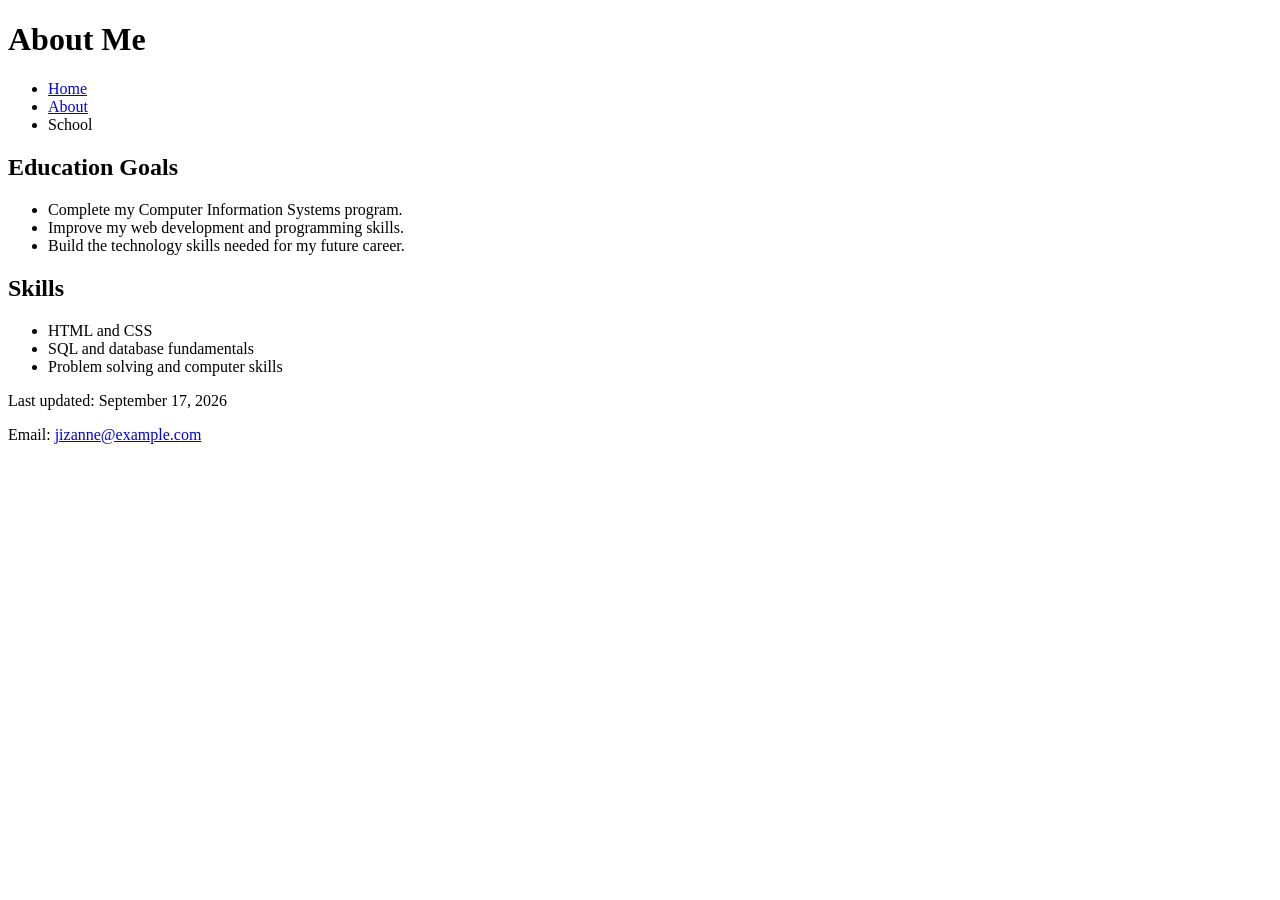
==== about.html @ cabb0ce9 "Add files via upload" ====
<!DOCTYPE html>
<html lang="en">

<head>
    <meta charset="UTF-8">
    <meta name="description" content="About Jizanne Arnold">
    <meta name="author" content="Jizanne Arnold">
    <meta name="viewport" content="width=device-width, initial-scale=1.0">
    <title>Jizanne Arnold - About</title>
</head>

<body>

    <header>
        <h1>About Me</h1>
    </header>

    <nav>
        <ul>
            <li><a href="index.html">Home</a></li>
            <li><a href="about.html">About</a></li>
            <li>School</li>
        </ul>
    </nav>

    <h2>Education Goals</h2>

    <ul>
        <li>Complete my Computer Information Systems program.</li>
        <li>Improve my web development and programming skills.</li>
        <li>Build the technology skills needed for my future career.</li>
    </ul>

    <h2>Skills</h2>

    <ul>
        <li>HTML and CSS</li>
        <li>SQL and database fundamentals</li>
        <li>Problem solving and computer skills</li>
    </ul>

    <footer>
        <p>Last updated: September 17, 2026</p>
        <p>Email: <a href="mailto:jizanne@example.com">jizanne@example.com</a></p>
    </footer>

</body>

</html>
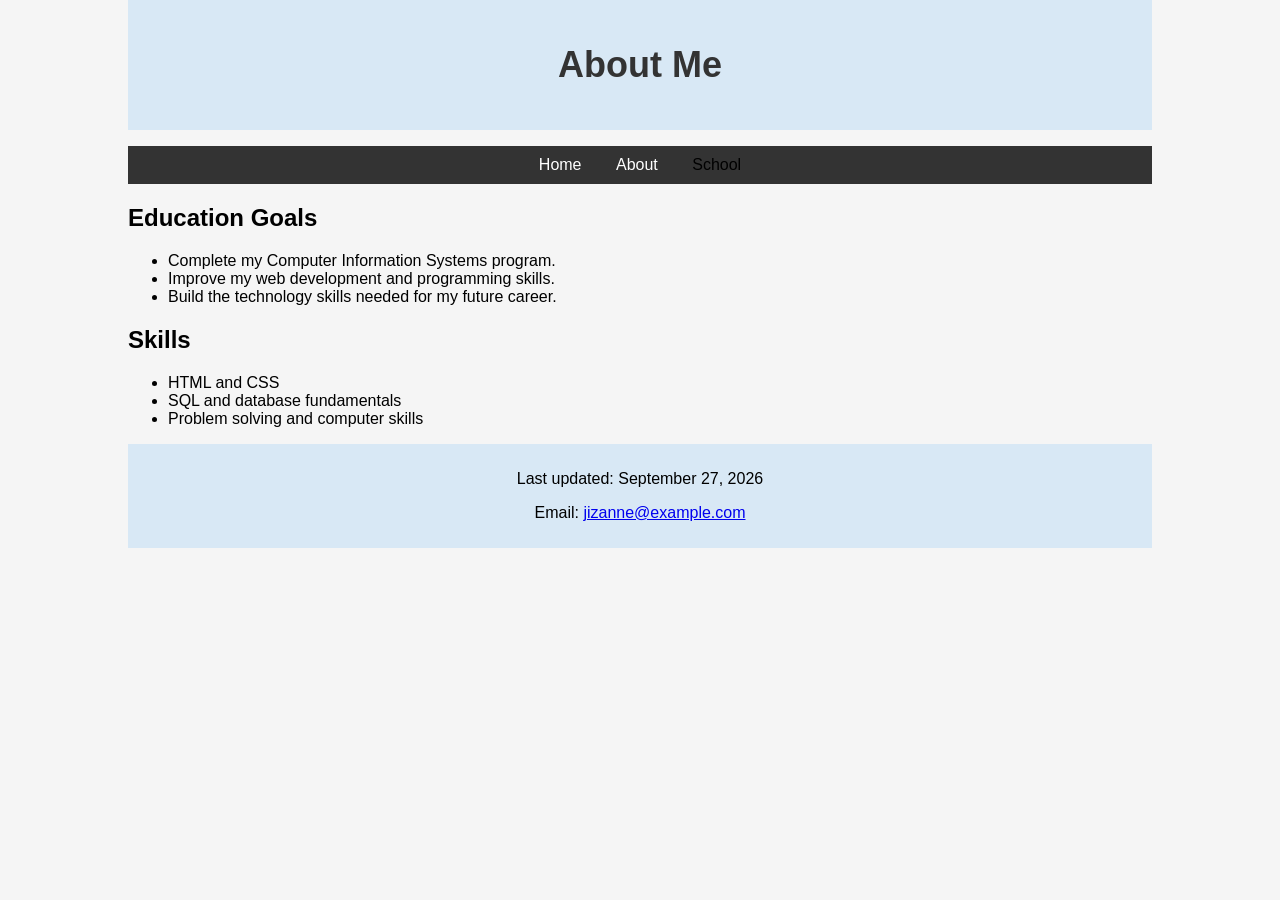
==== commit 709472ca: "Add files via upload" ====
--- a/about.html
+++ b/about.html
@@ -7,6 +7,8 @@
     <meta name="author" content="Jizanne Arnold">
     <meta name="viewport" content="width=device-width, initial-scale=1.0">
     <title>Jizanne Arnold - About</title>
+
+    <link rel="stylesheet" href="styles.css">
 </head>
 
 <body>
@@ -23,6 +25,7 @@
         </ul>
     </nav>
 
+</section>
     <h2>Education Goals</h2>
 
     <ul>
@@ -30,7 +33,9 @@
         <li>Improve my web development and programming skills.</li>
         <li>Build the technology skills needed for my future career.</li>
     </ul>
+</section>
 
+</section>
     <h2>Skills</h2>
 
     <ul>
@@ -38,9 +43,10 @@
         <li>SQL and database fundamentals</li>
         <li>Problem solving and computer skills</li>
     </ul>
+</section>
 
     <footer>
-        <p>Last updated: September 17, 2026</p>
+        <p>Last updated: September 27, 2026</p>
         <p>Email: <a href="mailto:jizanne@example.com">jizanne@example.com</a></p>
     </footer>
 
--- a/styles.css
+++ b/styles.css
@@ -0,0 +1,51 @@
+
+body {
+    font-family: Arial, Helvetica, sans-serif;
+    width: 80%;
+    margin: auto;
+    background-color: #f5f5f5;
+}
+
+header {
+    background-color: #d8e8f5;
+    padding: 20px;
+    text-align: center;
+}
+
+h1 {
+    color: #333333;
+    font-size: 36px;
+}
+
+nav ul {
+    list-style-type: none;
+    text-align: center;
+    padding: 10px;
+    background-color: #333333;
+}
+
+nav li {
+    display: inline;
+    margin: 15px;
+}
+
+nav a {
+    color: white;
+    text-decoration: none;
+}
+
+nav a:hover {
+    text-decoration: underline;
+}
+
+section {
+    background-color: white;
+    padding: 20px;
+    margin: 15px 0;
+}
+
+footer {
+    background-color: #d8e8f5;
+    text-align: center;
+    padding: 10px;
+}
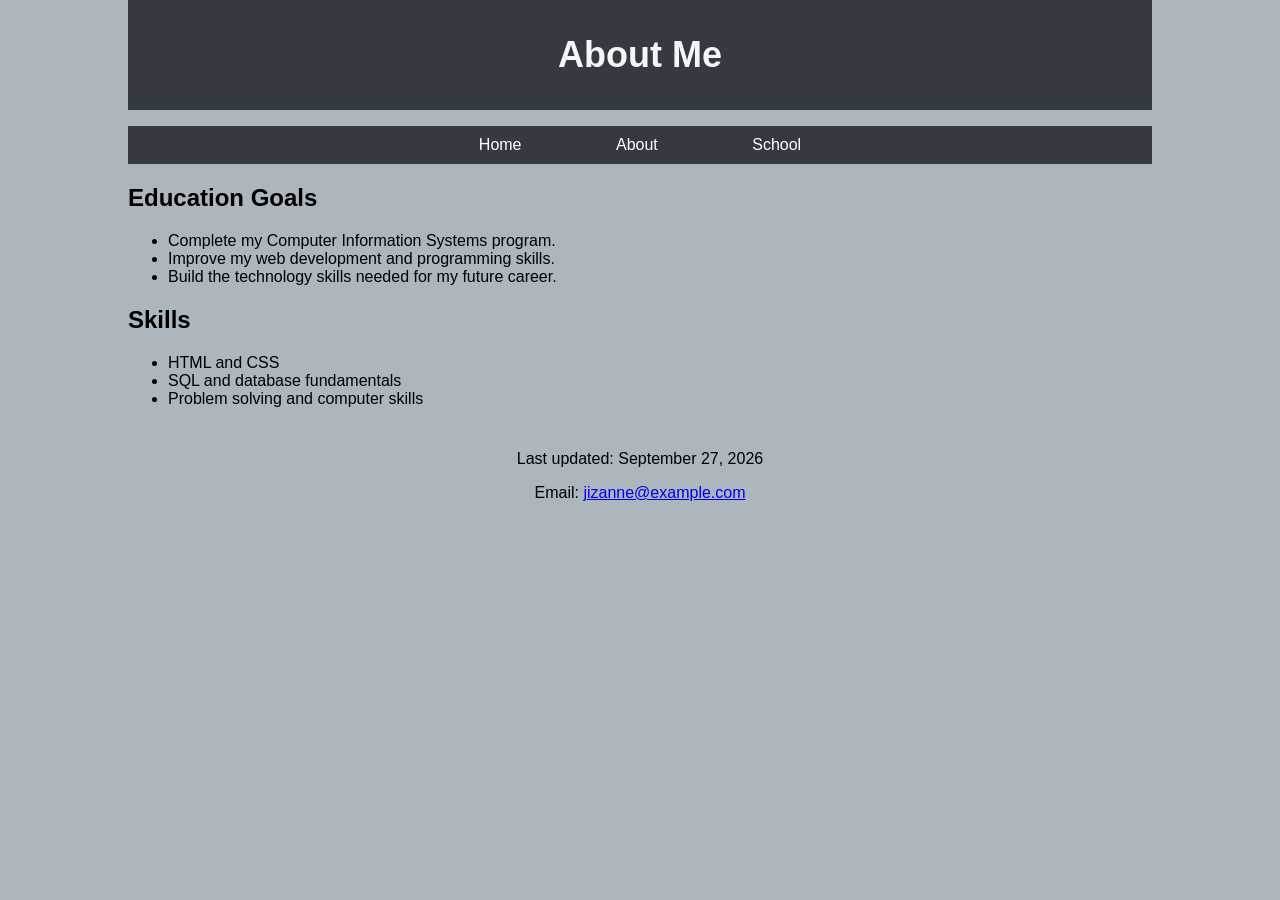
==== commit d5927643: "Add files via upload" ====
--- a/about.html
+++ b/about.html
@@ -21,7 +21,7 @@
         <ul>
             <li><a href="index.html">Home</a></li>
             <li><a href="about.html">About</a></li>
-            <li>School</li>
+            <li><a href="school.html">School</a></li>
         </ul>
     </nav>
 
--- a/styles.css
+++ b/styles.css
@@ -1,19 +1,20 @@
 
 body {
     font-family: Arial, Helvetica, sans-serif;
-    width: 80%;
+    background-color: #adb5bd;
+    max-width: 80%;
     margin: auto;
-    background-color: #f5f5f5;
 }
 
 header {
-    background-color: #d8e8f5;
-    padding: 20px;
+    background-color: #343a40;
+    padding: 10px;
     text-align: center;
+
 }
 
 h1 {
-    color: #333333;
+    color: #f5f5f7;
     font-size: 36px;
 }
 
@@ -21,7 +22,7 @@
     list-style-type: none;
     text-align: center;
     padding: 10px;
-    background-color: #333333;
+    background-color: #343a40;
 }
 
 nav li {
@@ -31,21 +32,42 @@
 
 nav a {
     color: white;
+    padding: 10px 30px;
     text-decoration: none;
 }
 
 nav a:hover {
     text-decoration: underline;
+    background-color: lightgray;
 }
 
 section {
-    background-color: white;
+    background-color: #adb5bd;
     padding: 20px;
     margin: 15px 0;
 }
 
+main {
+    width: 65%;
+    float: left;
+    padding: 2%;
+    box-sizing: border-box;
+}
+
+aside {
+    width: 35%;
+    float: right;
+    padding: 2%;
+    box-sizing: border-box;
+}
 footer {
-    background-color: #d8e8f5;
+    background-color: #adb5bd;
     text-align: center;
     padding: 10px;
+    clear: both;
+    padding: 10px;
+}
+img {
+    max-width: 100%;
+    height: auto;
 }
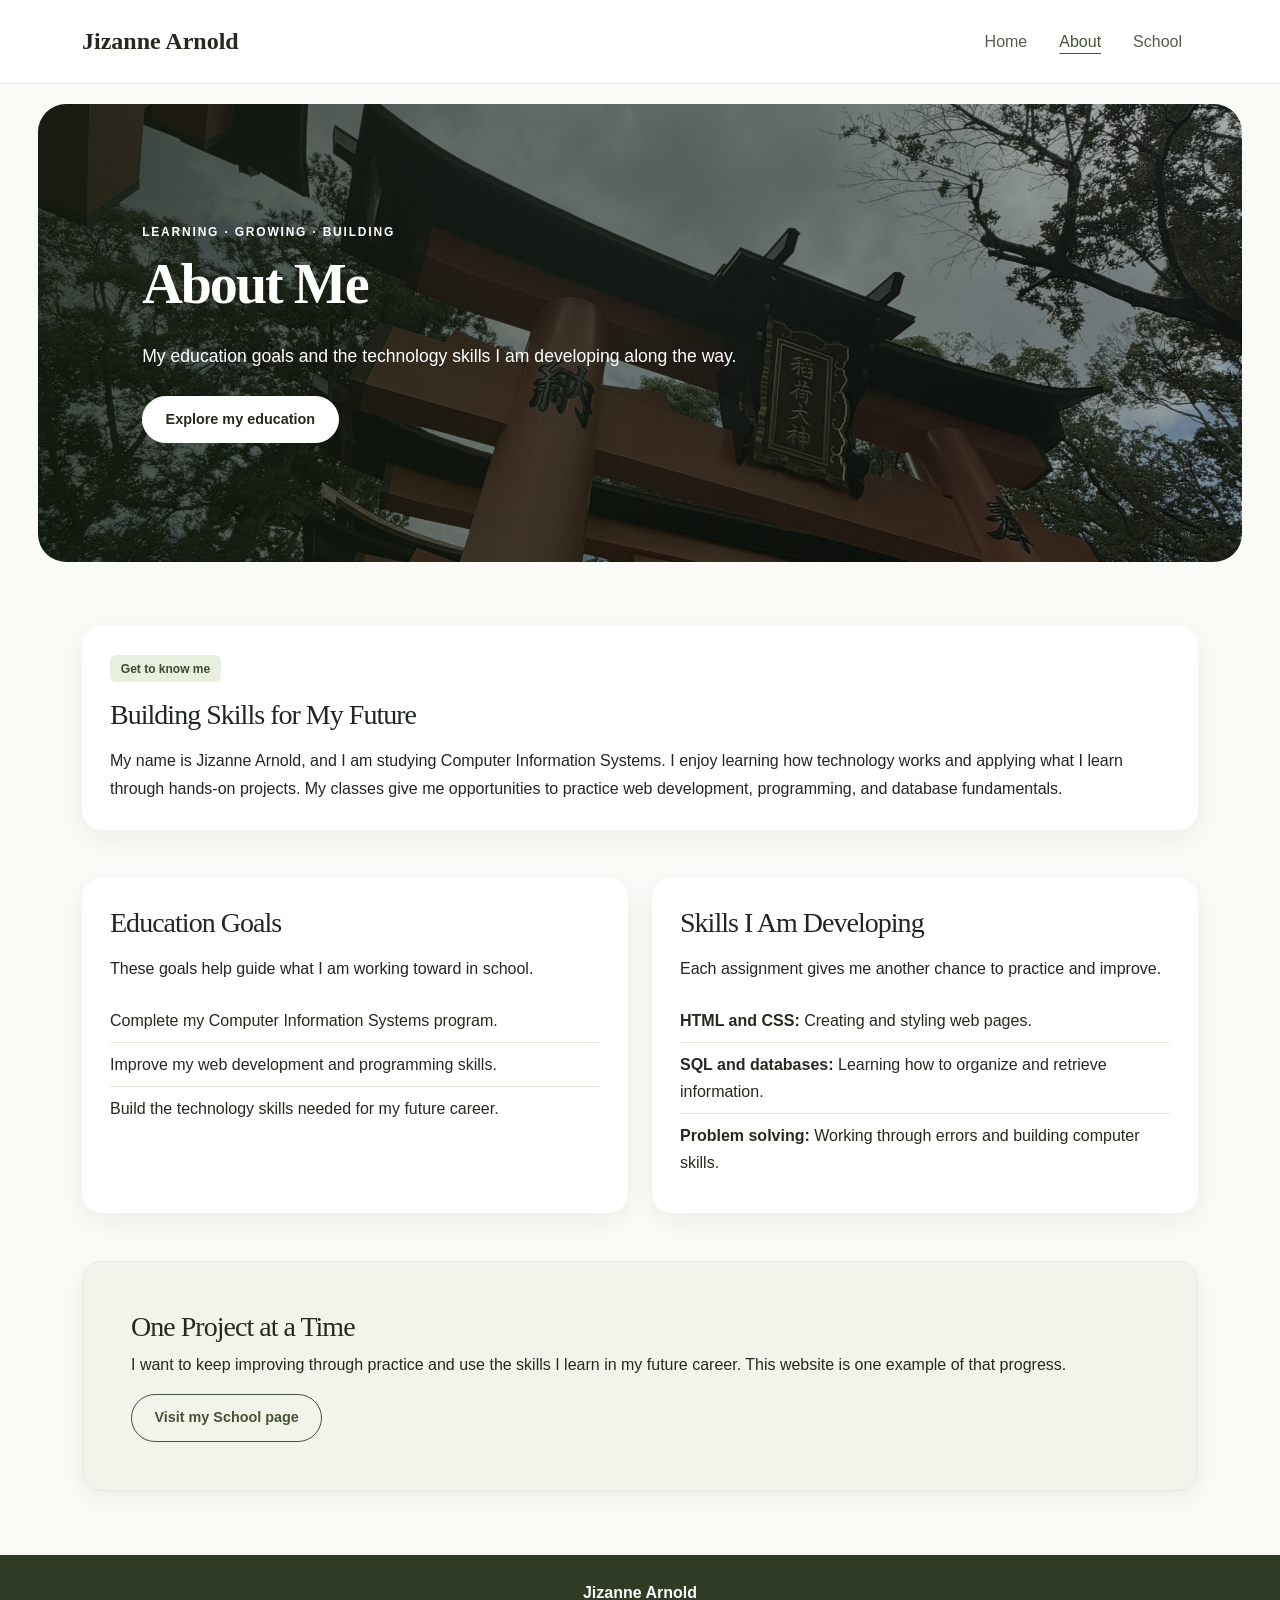
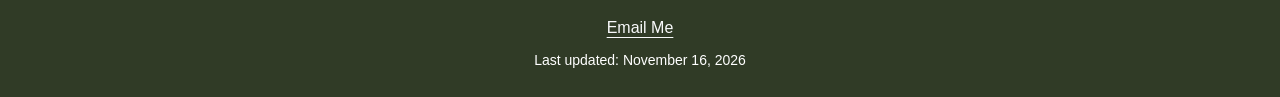
==== commit dfdeb08b: "Add files via upload" ====
--- a/about.html
+++ b/about.html
@@ -1,55 +1,184 @@
 <!DOCTYPE html>
 <html lang="en">
-
 <head>
     <meta charset="UTF-8">
-    <meta name="description" content="About Jizanne Arnold">
+    <meta name="description" content="About Jizanne Arnold, her education goals, and technology skills.">
     <meta name="author" content="Jizanne Arnold">
     <meta name="viewport" content="width=device-width, initial-scale=1.0">
-    <title>Jizanne Arnold - About</title>
 
-    <link rel="stylesheet" href="styles.css">
+    <title>Jizanne Arnold | About</title>
+
+   <link href="https://cdn.jsdelivr.net/npm/bootstrap@5.3.8/dist/css/bootstrap.min.css"
+      rel="stylesheet">
+
+<link rel="stylesheet" href="bootstrap-style.css">
 </head>
 
-<body>
+<body class="bg-light">
 
-    <header>
-        <h1>About Me</h1>
+    <nav class="navbar navbar-expand-md bg-dark"
+         data-bs-theme="dark"
+         aria-label="Main navigation">
+        <div class="container">
+            <a class="navbar-brand fw-bold" href="index.html">
+                Jizanne Arnold
+            </a>
+
+            <button class="navbar-toggler"
+                    type="button"
+                    data-bs-toggle="collapse"
+                    data-bs-target="#mainNavigation"
+                    aria-controls="mainNavigation"
+                    aria-expanded="false"
+                    aria-label="Toggle navigation">
+                <span class="navbar-toggler-icon"></span>
+            </button>
+
+            <div class="collapse navbar-collapse" id="mainNavigation">
+                <ul class="navbar-nav ms-auto">
+                    <li class="nav-item">
+                        <a class="nav-link" href="index.html">Home</a>
+                    </li>
+                    <li class="nav-item">
+                        <a class="nav-link active"
+                           href="about.html"
+                           aria-current="page">About</a>
+                    </li>
+                    <li class="nav-item">
+                        <a class="nav-link" href="school.html">School</a>
+                    </li>
+                </ul>
+            </div>
+        </div>
+    </nav>
+
+    <header class="bg-primary text-white py-5">
+        <div class="container py-3">
+            <p class="text-uppercase fw-semibold mb-2">
+                Learning &middot; Growing &middot; Building
+            </p>
+            <h1 class="display-4 fw-bold">About Me</h1>
+            <p class="lead mb-4">
+                My education goals and the technology skills
+                I am developing along the way.
+            </p>
+            <a class="btn btn-light btn-lg" href="school.html">
+                Explore my education
+            </a>
+        </div>
     </header>
 
-    <nav>
-        <ul>
-            <li><a href="index.html">Home</a></li>
-            <li><a href="about.html">About</a></li>
-            <li><a href="school.html">School</a></li>
-        </ul>
-    </nav>
+    <main class="container py-5">
+        <section class="mb-5" aria-labelledby="intro-heading">
+            <div class="card border-0 shadow-sm">
+                <div class="card-body p-4 p-md-5">
+                    <span class="badge text-bg-primary mb-3">
+                        Get to know me
+                    </span>
+                    <h2 id="intro-heading" class="h3">
+                        Building Skills for My Future
+                    </h2>
+                    <p class="mb-0">
+                        My name is Jizanne Arnold, and I am studying
+                        Computer Information Systems. I enjoy learning
+                        how technology works and applying what I learn
+                        through hands-on projects. My classes give me
+                        opportunities to practice web development,
+                        programming, and database fundamentals.
+                    </p>
+                </div>
+            </div>
+        </section>
 
-</section>
-    <h2>Education Goals</h2>
+        <div class="row g-4">
+            <section class="col-lg-6" aria-labelledby="goals-heading">
+                <div class="card border-0 shadow-sm h-100">
+                    <div class="card-body p-4">
+                        <h2 id="goals-heading" class="h3">
+                            Education Goals
+                        </h2>
+                        <p>
+                            These goals help guide what I am working
+                            toward in school.
+                        </p>
 
-    <ul>
-        <li>Complete my Computer Information Systems program.</li>
-        <li>Improve my web development and programming skills.</li>
-        <li>Build the technology skills needed for my future career.</li>
-    </ul>
-</section>
+                        <ul class="list-group list-group-flush">
+                            <li class="list-group-item px-0">
+                                Complete my Computer Information
+                                Systems program.
+                            </li>
+                            <li class="list-group-item px-0">
+                                Improve my web development and
+                                programming skills.
+                            </li>
+                            <li class="list-group-item px-0">
+                                Build the technology skills needed
+                                for my future career.
+                            </li>
+                        </ul>
+                    </div>
+                </div>
+            </section>
 
-</section>
-    <h2>Skills</h2>
+            <section class="col-lg-6" aria-labelledby="skills-heading">
+                <div class="card border-0 shadow-sm h-100">
+                    <div class="card-body p-4">
+                        <h2 id="skills-heading" class="h3">
+                            Skills I Am Developing
+                        </h2>
+                        <p>
+                            Each assignment gives me another chance
+                            to practice and improve.
+                        </p>
 
-    <ul>
-        <li>HTML and CSS</li>
-        <li>SQL and database fundamentals</li>
-        <li>Problem solving and computer skills</li>
-    </ul>
-</section>
+                        <ul class="list-group list-group-flush">
+                            <li class="list-group-item px-0">
+                                <strong>HTML and CSS:</strong>
+                                Creating and styling web pages.
+                            </li>
+                            <li class="list-group-item px-0">
+                                <strong>SQL and databases:</strong>
+                                Learning how to organize and
+                                retrieve information.
+                            </li>
+                            <li class="list-group-item px-0">
+                                <strong>Problem solving:</strong>
+                                Working through errors and
+                                building computer skills.
+                            </li>
+                        </ul>
+                    </div>
+                </div>
+            </section>
+        </div>
 
-    <footer>
-        <p>Last updated: September 27, 2026</p>
-        <p>Email: <a href="mailto:jizanne@example.com">jizanne@example.com</a></p>
+        <section class="mt-5 p-4 p-md-5 bg-white rounded-3 shadow-sm"
+                 aria-labelledby="next-heading">
+            <h2 id="next-heading" class="h3">One Project at a Time</h2>
+            <p>
+                I want to keep improving through practice and
+                use the skills I learn in my future career.
+                This website is one example of that progress.
+            </p>
+            <a class="btn btn-outline-primary" href="school.html">
+                Visit my School page
+            </a>
+        </section>
+    </main>
+
+    <footer class="bg-dark text-white py-4">
+        <div class="container text-center">
+            <p class="fw-bold mb-2">Jizanne Arnold</p>
+            <p class="mb-2">
+                <a href="mailto:jizannearnold@gmail.com"
+                   class="link-light">Email Me</a>
+            </p>
+            <p class="small mb-0">
+                Last updated: November 16, 2026
+            </p>
+        </div>
     </footer>
 
+    <script src="https://cdn.jsdelivr.net/npm/bootstrap@5.3.8/dist/js/bootstrap.bundle.min.js"></script>
 </body>
-
 </html>
